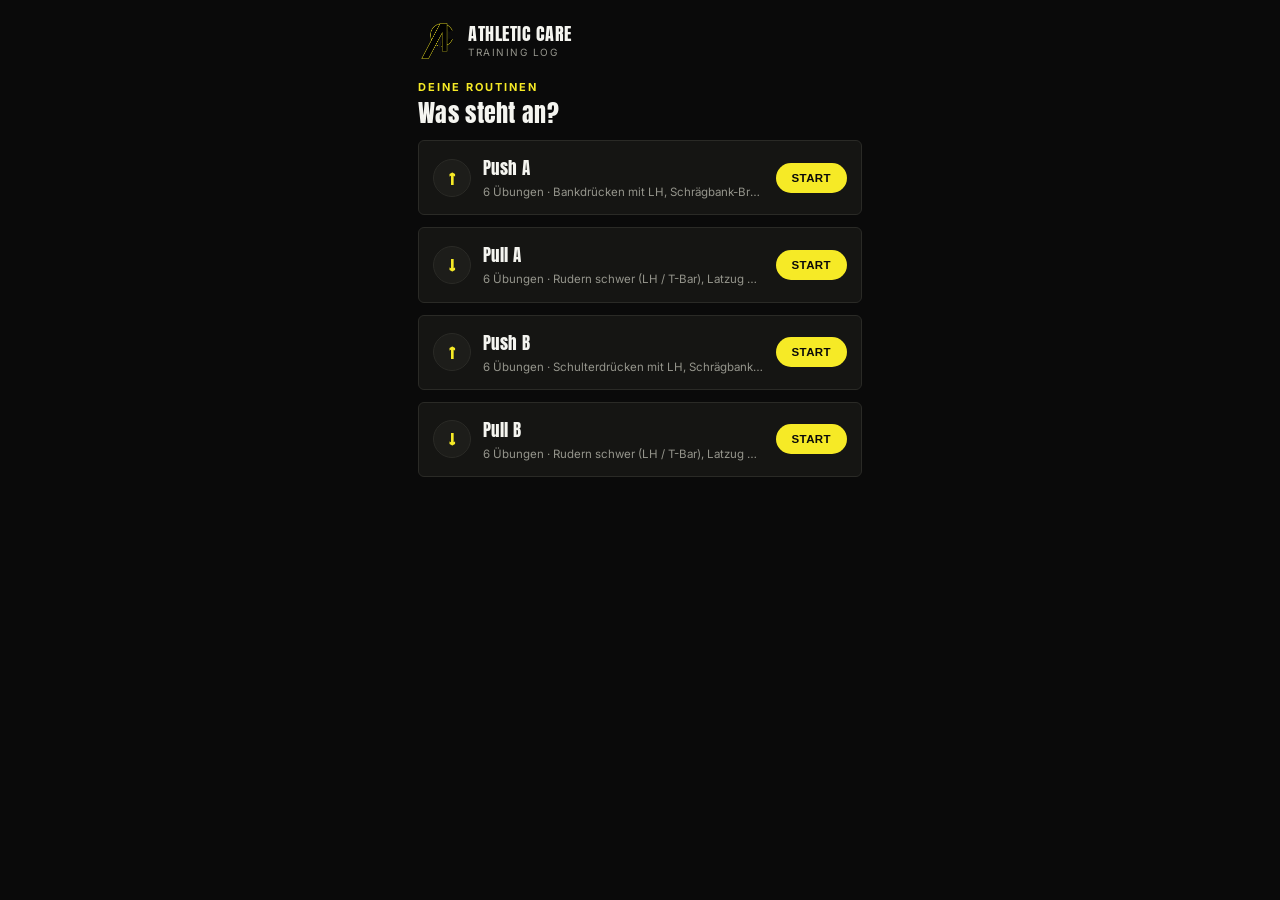
==== athletic-care-training.html @ 05473fb4 "Add files via upload" ====
<!DOCTYPE html>
<html lang="de">
<head>
<meta charset="UTF-8">
<meta name="viewport" content="width=device-width, initial-scale=1, maximum-scale=1, viewport-fit=cover">
<meta name="apple-mobile-web-app-capable" content="yes">
<meta name="apple-mobile-web-app-status-bar-style" content="black-translucent">
<meta name="apple-mobile-web-app-title" content="AC Training">
<meta name="theme-color" content="#0a0a0a">
<link rel="apple-touch-icon" href="[data-uri]">
<link rel="icon" href="[data-uri]">
<title>Athletic Care — Training</title>
<link rel="preconnect" href="https://fonts.googleapis.com">
<link href="https://fonts.googleapis.com/css2?family=Anton&family=Inter:wght@400;500;600;700;800&display=swap" rel="stylesheet">
<style>
  :root{
    --bg:#0a0a0a;
    --panel:#151513;
    --panel2:#1d1d1a;
    --yellow:#F6EA26;
    --yellow-dim:#c9c020;
    --text:#f5f5f0;
    --text-dim:#95958c;
    --border:#2a2a26;
    --danger:#e29b9b;
    --danger-dim:#8a5f5f;
  }
  *{box-sizing:border-box; -webkit-tap-highlight-color:transparent;}
  html,body{margin:0;padding:0;background:var(--bg);}
  body{font-family:'Inter',sans-serif; color:var(--text); min-height:100vh; display:flex; justify-content:center;}
  #app{width:100%; max-width:480px; min-height:100vh; background:var(--bg); padding-bottom:40px; position:relative;}
  .display{font-family:'Anton',sans-serif; font-weight:400; letter-spacing:0.3px;}
  h1,h2,h3{margin:0; font-weight:400;}

  .topbar{display:flex; align-items:center; gap:12px; padding:22px 18px 14px;}
  .topbar img{width:38px;height:38px;display:block;}
  .topbar .brand-text{display:flex; flex-direction:column; line-height:1.15;}
  .topbar .brand-text .b1{font-family:'Anton'; font-size:18px; letter-spacing:0.5px;}
  .topbar .brand-text .b2{font-size:10px; color:var(--text-dim); text-transform:uppercase; letter-spacing:1.5px; margin-top:2px;}
  .back-row{display:flex; align-items:center; justify-content:space-between; padding:18px 18px 4px;}
  .back-btn{background:none; border:1px solid var(--border); color:var(--text); padding:9px 14px; border-radius:3px; font-size:12px; font-weight:600; text-transform:uppercase; letter-spacing:0.5px; font-family:'Inter';}
  .back-btn:active{background:var(--panel2);}

  .hero{padding:6px 18px 14px;}
  .hero .eyebrow{font-size:11px; text-transform:uppercase; letter-spacing:2px; color:var(--yellow); font-weight:700;}
  .hero h1{font-size:24px; margin-top:6px; line-height:1.1;}

  .section-label{padding:4px 18px 10px; font-size:11px; text-transform:uppercase; letter-spacing:1.5px; color:var(--text-dim); font-weight:700;}

  .routine-list{padding:0 18px;}
  .routine-card{
    display:flex; align-items:center; gap:12px;
    background:var(--panel); border:1px solid var(--border); border-radius:6px;
    padding:14px 14px; margin-bottom:12px; cursor:pointer;
  }
  .routine-card:active{background:var(--panel2);}
  .routine-glyph{
    width:38px; height:38px; border-radius:50%; background:var(--panel2); border:1px solid var(--border);
    display:flex; align-items:center; justify-content:center; font-family:'Anton'; font-size:17px; color:var(--yellow);
    flex-shrink:0;
  }
  .routine-info{flex:1; min-width:0;}
  .routine-name{font-family:'Anton'; font-size:17px; letter-spacing:0.3px;}
  .routine-sub{font-size:11.5px; color:var(--text-dim); margin-top:3px; line-height:1.4; overflow:hidden; text-overflow:ellipsis; white-space:nowrap;}
  .start-btn{
    background:var(--yellow); color:#0a0a0a; border:none; border-radius:20px;
    padding:9px 16px; font-weight:800; font-size:11.5px; text-transform:uppercase;
    letter-spacing:0.4px; flex-shrink:0;
  }

  .reset-link{display:block; text-align:center; margin:26px auto 0; color:var(--text-dim); font-size:11px; background:none; border:none; text-decoration:underline; letter-spacing:0.3px;}

  .workout-header{display:flex; align-items:center; gap:12px; padding:16px 18px 6px;}
  .icon-x{
    background:var(--panel2); border:1px solid var(--border); color:var(--text);
    width:34px; height:34px; border-radius:50%; font-size:14px; flex-shrink:0;
    display:flex; align-items:center; justify-content:center;
  }
  .wh-mid{flex:1; min-width:0;}
  .wh-title{font-family:'Anton'; font-size:19px; letter-spacing:0.3px;}
  .wh-timer{font-size:12px; color:var(--yellow); font-weight:700; margin-top:2px; font-variant-numeric:tabular-nums; letter-spacing:0.3px;}
  .finish-btn{
    background:var(--yellow); color:#0a0a0a; border:none; border-radius:20px;
    padding:9px 16px; font-weight:800; font-size:12px; text-transform:uppercase;
    letter-spacing:0.4px; flex-shrink:0;
  }

  .warmup-note{
    margin:10px 18px 4px; padding:11px 14px; background:var(--panel2); border:1px solid var(--border);
    border-radius:4px; font-size:12.5px; color:var(--text-dim); display:flex; align-items:center; gap:8px;
  }

  .ex-card{background:var(--panel); border:1px solid var(--border); border-radius:5px; margin:12px 18px; padding:14px;}
  .ex-top{display:flex; justify-content:space-between; align-items:flex-start; gap:10px;}
  .ex-name{font-size:15px; font-weight:700;}
  .ex-meta{font-size:10.5px; color:var(--yellow-dim); margin-top:3px; letter-spacing:0.6px; text-transform:uppercase; font-weight:700;}
  .ex-icons{display:flex; gap:6px; flex-shrink:0;}
  .icon-btn{background:var(--panel2); border:1px solid var(--border); color:var(--text-dim); width:28px; height:28px; border-radius:3px; font-size:13px; display:flex; align-items:center; justify-content:center;}
  .icon-btn.danger{color:var(--danger);}
  .icon-btn.chart-btn{color:var(--yellow); border-color:var(--yellow-dim);}

  .set-table{display:grid; grid-template-columns:24px 1fr 52px 44px 32px; gap:6px 7px; margin-top:12px; align-items:center;}
  .set-table .thead{font-size:9px; text-transform:uppercase; color:var(--text-dim); font-weight:700; letter-spacing:0.4px; padding-bottom:2px;}
  .set-num{font-family:'Anton'; font-size:13px; color:var(--text-dim); text-align:center;}
  .set-row.done .set-num{color:var(--yellow);}
  .set-prev{font-size:11px; color:var(--text-dim);}
  .set-input{
    width:100%; background:var(--panel2); border:1px solid var(--border); color:var(--text);
    border-radius:3px; padding:7px 2px; font-size:13.5px; text-align:center; font-family:'Inter'; font-weight:600;
  }
  .set-input:focus{outline:none; border-color:var(--yellow);}
  .set-static{font-size:13.5px; font-weight:700; text-align:center; color:var(--yellow);}
  .set-check{
    width:28px; height:28px; border-radius:50%; border:1.5px solid var(--border); background:var(--panel2);
    display:flex; align-items:center; justify-content:center; color:transparent; font-size:13px; font-weight:800;
  }
  .set-check.done{background:var(--yellow); border-color:var(--yellow); color:#0a0a0a;}
  .add-set-row{
    display:block; margin-top:10px; background:none; border:none; color:var(--text-dim);
    font-size:11.5px; text-transform:uppercase; letter-spacing:0.5px; font-weight:700; padding:4px 0;
  }

  .add-ex-btn{display:block; width:calc(100% - 36px); margin:14px 18px 8px; background:none; border:1.5px dashed var(--border); color:var(--text-dim); padding:15px; border-radius:5px; font-size:12.5px; text-transform:uppercase; letter-spacing:0.6px; font-weight:700;}

  .inline-form{background:var(--panel); border:1px solid var(--border); border-radius:5px; margin:12px 18px; padding:16px;}
  .inline-form label{font-size:10px; text-transform:uppercase; color:var(--text-dim); letter-spacing:0.5px; display:block; margin-bottom:5px;}
  .inline-form input{width:100%; background:var(--panel2); border:1px solid var(--border); color:var(--text); border-radius:3px; padding:11px 10px; font-size:14.5px; margin-bottom:12px; font-family:'Inter';}
  .inline-form input:focus{outline:none; border-color:var(--yellow);}
  .form-row{display:flex; gap:10px;}
  .form-btn{flex:1; padding:11px; border-radius:3px; font-size:13px; font-weight:700; text-transform:uppercase; letter-spacing:0.4px; border:none;}
  .form-btn.primary{background:var(--yellow); color:#0a0a0a;}
  .form-btn.ghost{background:none; border:1px solid var(--border); color:var(--text-dim);}

  .empty-state{padding:40px 18px; text-align:center; color:var(--text-dim); font-size:13px; line-height:1.6;}

  .ex-detail-head{padding:4px 18px 2px;}
  .ex-detail-head .eyebrow{font-size:11px; color:var(--yellow); text-transform:uppercase; letter-spacing:2px; font-weight:700;}
  .ex-detail-head h2{font-family:'Anton'; font-size:24px; margin-top:6px;}
  .ex-detail-head .code{font-size:12px; color:var(--text-dim); margin-top:4px;}

  .chart-card{background:var(--panel); border:1px solid var(--border); border-radius:5px; margin:16px 18px; padding:16px 12px 12px;}
  .chart-hero{display:flex; align-items:flex-start; justify-content:space-between; padding:0 6px; margin-bottom:6px;}
  .chart-hero-left{display:flex; align-items:baseline; gap:8px;}
  .chart-hero-val{font-family:'Anton'; font-size:27px; color:var(--text); letter-spacing:0.3px;}
  .chart-hero-date{font-size:12.5px; color:var(--text-dim);}
  .pr-badge{
    background:var(--yellow); color:#0a0a0a; font-family:'Anton'; font-size:11px;
    width:34px; height:34px; border-radius:50%; display:flex; align-items:center; justify-content:center;
    border:2px solid var(--yellow-dim); flex-shrink:0;
  }
  .chart-delta{font-size:12px; color:var(--text-dim); margin-bottom:10px; padding:0 6px;}
  .chart-delta b{color:var(--yellow); font-weight:800;}
  .chart-svg{width:100%; height:auto; display:block;}

  .hist-list{margin:0 18px;}
  .hist-title{font-size:11px; text-transform:uppercase; letter-spacing:1px; color:var(--text-dim); margin:20px 0 10px; font-weight:700;}
  .hist-row{display:flex; justify-content:space-between; align-items:center; padding:11px 0; border-bottom:1px solid var(--border); font-size:13px; gap:10px;}
  .hist-row .sets-txt{font-weight:600;}
  .hist-row .d{color:var(--text-dim); font-size:11.5px; white-space:nowrap;}
  .hist-row .del{color:var(--danger-dim); font-size:12px; background:none; border:none; padding:6px; flex-shrink:0;}

  ::selection{background:var(--yellow); color:#0a0a0a;}

  .timer-bar{
    position:fixed; bottom:0; left:50%; transform:translateX(-50%);
    width:100%; max-width:480px; display:flex; gap:10px;
    background:#101010; border-top:1px solid var(--border);
    padding:10px 14px calc(10px + env(safe-area-inset-bottom));
    z-index:50;
  }
  .timer-block{
    flex:1; display:flex; align-items:center; justify-content:space-between;
    background:var(--panel2); border:1px solid var(--border); border-radius:5px;
    padding:8px 8px 8px 12px;
  }
  .timer-label{font-size:9px; text-transform:uppercase; color:var(--text-dim); letter-spacing:0.8px; font-weight:700;}
  .timer-value{font-family:'Anton'; font-size:19px; letter-spacing:0.5px; margin-top:1px; font-variant-numeric:tabular-nums;}
  .timer-btn{
    background:var(--yellow); color:#0a0a0a; border:none; border-radius:3px;
    padding:8px 12px; font-size:11px; font-weight:800; text-transform:uppercase;
    letter-spacing:0.4px; flex-shrink:0;
  }
  .timer-btn.running{background:var(--danger); color:#2a0a0a;}
  .timer-spacer{height:88px;}
</style>
</head>
<body>
<div id="app"></div>

<script>
const LOGO_SRC = "[data-uri]";
const STORAGE_KEY = "ac-training-data-v2";
const SEED_DATE = "2026-08-11";

function uid(){ return 'ex_' + Date.now().toString(36) + Math.random().toString(36).slice(2,7); }

// helper: build an exercise + its seeded "last time" session from the Excel plans
function mkEx(list, seedLogs, name, group, sets){
  const ex = { id: uid(), name, group };
  list.push(ex);
  seedLogs[ex.id] = [{ date: SEED_DATE, sets: sets.map(([w,r]) => ({weight:w, reps:r})) }];
  return ex;
}

function buildDefaultData(){
  const plans = { pushA: [], pushB: [], pullA: [], pullB: [] };
  const logs = {};

  // Push A — aus Push_A_Trainingsplan.xlsx
  mkEx(plans.pushA, logs, "Bankdrücken mit LH", "Brust", [[60,8],[60,7],[60,6]]);
  mkEx(plans.pushA, logs, "Schrägbank-Brustpresse", "Brust", [[40,12],[40,10],[40,9]]);
  mkEx(plans.pushA, logs, "Beinpresse", "Beine", [[120,12],[120,11],[120,10]]);
  mkEx(plans.pushA, logs, "Schulterdrücken mit KH", "Schultern", [[18,10],[18,9],[18,8]]);
  mkEx(plans.pushA, logs, "Seitenheben mit KH", "Schultern", [[10,15],[10,14],[10,12]]);
  mkEx(plans.pushA, logs, "Trizepsdrücken am Kabelzug", "Trizeps", [[25,13],[25,12],[25,11]]);

  // Push B — aus Push_B_Trainingsplan.xlsx
  mkEx(plans.pushB, logs, "Schulterdrücken mit LH", "Schultern", [[40,8],[40,7],[40,6]]);
  mkEx(plans.pushB, logs, "Schrägbankdrücken mit KH", "Brust", [[24,12],[24,10],[24,9]]);
  mkEx(plans.pushB, logs, "Hackenschmidt / Beinpresse", "Beine", [[100,14],[100,12],[100,11]]);
  mkEx(plans.pushB, logs, "Beinstrecker", "Beine", [[45,15],[45,13],[45,12]]);
  mkEx(plans.pushB, logs, "Seitenheben mit KH", "Schultern", [[10,18],[10,15],[10,13]]);
  mkEx(plans.pushB, logs, "Dips / Trizeps über Kopf", "Trizeps", [[25,12],[25,10],[25,8]]);

  // Pull B — aus Pull_B_Trainingsplan.xlsx (Pull A wird 1:1 gespiegelt, da keine eigene Datei vorlag)
  const pullExercises = [
    ["Rudern schwer (LH / T-Bar)", "Rücken", [[70,9],[70,8],[70,6]]],
    ["Latzug eng / neutral", "Rücken", [[55,12],[55,11],[55,10]]],
    ["Hip Thrust", "Beine", [[80,12],[80,10],[80,9]]],
    ["Beinbeuger", "Beine", [[40,15],[40,13],[40,12]]],
    ["Reverse Fly / Face Pull", "Schultern", [[20,18],[20,16],[20,15]]],
    ["Hammer-Curl mit KH", "Bizeps", [[14,13],[14,12],[14,10]]],
  ];
  pullExercises.forEach(([name, group, sets]) => mkEx(plans.pullB, logs, name, group, sets));
  pullExercises.forEach(([name, group, sets]) => mkEx(plans.pullA, logs, name, group, sets));

  return { plans, logs };
}

const DAY_META = {
  pushA: { label: "Push A", eyebrow: "Drücken", glyph: "↑" },
  pullA: { label: "Pull A", eyebrow: "Ziehen", glyph: "↓" },
  pushB: { label: "Push B", eyebrow: "Drücken", glyph: "↑" },
  pullB: { label: "Pull B", eyebrow: "Ziehen", glyph: "↓" },
};

let data = null;
let view = "home";        // home | day | exercise
let currentDay = null;
let currentExId = null;
let editingExId = null;   // "__new__" | exId | null
let extraRows = {};       // exId -> zusätzliche, manuell hinzugefügte Satz-Zeilen (nur für die aktuelle Session, nicht persistiert)

let trainingState = { running:false, startedAt:null, frozen:0 };
let restState = { running:false, startedAt:null, frozen:0 };

function getElapsedMs(state){
  return state.running ? (Date.now() - state.startedAt) : state.frozen;
}
function fmtTime(ms){
  const totalSec = Math.max(0, Math.floor(ms/1000));
  const h = Math.floor(totalSec/3600);
  const m = Math.floor((totalSec%3600)/60);
  const s = totalSec%60;
  const mm = String(m).padStart(2,"0");
  const ss = String(s).padStart(2,"0");
  return h > 0 ? `${h}:${mm}:${ss}` : `${mm}:${ss}`;
}
function startTimer(state){
  state.running = true;
  state.startedAt = Date.now();
  state.frozen = 0;
}
function stopTimer(state){
  if(state.running){
    state.frozen = Date.now() - state.startedAt;
    state.running = false;
    state.startedAt = null;
  }
}
function updateRestUI(){
  const valEl = document.getElementById("rest-timer-value");
  if(valEl) valEl.textContent = fmtTime(getElapsedMs(restState));
  const btnEl = document.querySelector('[data-action="toggle-rest-timer"]');
  if(btnEl){
    btnEl.textContent = restState.running ? "Stop" : "Start";
    btnEl.classList.toggle("running", restState.running);
  }
}
function tickTimers(){
  if(trainingState.running){
    const el = document.getElementById("training-timer-value");
    if(el) el.textContent = fmtTime(getElapsedMs(trainingState));
  }
  if(restState.running){
    const el = document.getElementById("rest-timer-value");
    if(el) el.textContent = fmtTime(getElapsedMs(restState));
  }
}
setInterval(tickTimers, 1000);

function renderTimerBarHtml(){
  return `<div class="timer-bar">
    <div class="timer-block">
      <div>
        <div class="timer-label">Pause</div>
        <div class="timer-value" id="rest-timer-value">${fmtTime(getElapsedMs(restState))}</div>
      </div>
      <button class="timer-btn ${restState.running ? "running" : ""}" data-action="toggle-rest-timer">${restState.running ? "Stop" : "Start"}</button>
    </div>
  </div>`;
}

function todayStr(){
  const d = new Date();
  return d.getFullYear() + "-" + String(d.getMonth()+1).padStart(2,"0") + "-" + String(d.getDate()).padStart(2,"0");
}
function fmtDate(iso){
  const [y,m,d] = iso.split("-");
  return d + "." + m + "." + y.slice(2);
}

// Läuft die Datei in der Claude-Vorschau, nutzen wir Claudes Speicher.
// Wird sie eigenständig geöffnet (z.B. vom Homescreen aus), gibt es kein window.storage —
// dann speichern wir stattdessen dauerhaft direkt auf dem Gerät (localStorage).
const useClaudeStorage = !!(window.storage && typeof window.storage.get === "function");

async function storageGet(key){
  if(useClaudeStorage) return await window.storage.get(key);
  const v = localStorage.getItem(key);
  if(v === null) throw new Error("not found");
  return { key, value: v };
}
async function storageSet(key, value){
  if(useClaudeStorage) return await window.storage.set(key, value);
  localStorage.setItem(key, value);
  return { key, value };
}

async function loadData(){
  try{
    const res = await storageGet(STORAGE_KEY);
    if(res && res.value){ data = JSON.parse(res.value); }
    else { throw new Error("empty"); }
  } catch(e){
    data = buildDefaultData();
    await saveData();
  }
  render();
}
async function saveData(){
  try{ await storageSet(STORAGE_KEY, JSON.stringify(data)); }
  catch(e){ console.error("Speichern fehlgeschlagen", e); }
}

function el(html){
  const t = document.createElement("template");
  t.innerHTML = html.trim();
  return t.content.firstChild;
}
function esc(s){
  return String(s).replace(/[&<>"']/g, c => ({"&":"&amp;","<":"&lt;",">":"&gt;",'"':"&quot;","'":"&#39;"}[c]));
}
function fmtW(w){
  return (Math.round(w*10)/10).toString().replace(/\.0$/, "");
}

function findExercise(id){
  for(const day of Object.keys(data.plans)){
    const found = data.plans[day].find(e=>e.id===id);
    if(found) return found;
  }
  return null;
}
function findExerciseDay(id){
  for(const day of Object.keys(data.plans)){
    if(data.plans[day].find(e=>e.id===id)) return day;
  }
  return null;
}
function getSessions(exId){
  return (data.logs[exId] || []).slice().sort((a,b)=> a.date.localeCompare(b.date));
}
function getLastSession(exId, excludeToday){
  const sessions = getSessions(exId);
  const filtered = excludeToday ? sessions.filter(s=>s.date !== todayStr()) : sessions;
  return filtered.length ? filtered[filtered.length-1] : null;
}
function getTodaySession(exId){
  return (data.logs[exId] || []).find(s => s.date === todayStr()) || null;
}

/* ---------- RENDER ---------- */

function render(){
  const app = document.getElementById("app");
  app.innerHTML = "";
  if(view === "home") app.appendChild(renderHome());
  else if(view === "day") app.appendChild(renderDay());
  else if(view === "exercise") app.appendChild(renderExercise());
  attachEvents();
}

function previewText(list){
  const names = list.map(e=>e.name);
  const shown = names.slice(0,3).join(", ");
  return `${list.length} Übungen · ${shown}${names.length > 3 ? "…" : ""}`;
}

function renderHome(){
  const wrap = el(`<div>
    <div class="topbar">
      <img src="${LOGO_SRC}" alt="Athletic Care Logo">
      <div class="brand-text">
        <div class="b1">ATHLETIC CARE</div>
        <div class="b2">Training Log</div>
      </div>
    </div>
    <div class="hero">
      <div class="eyebrow">Deine Routinen</div>
      <h1 class="display">Was steht an?</h1>
    </div>
    <div class="routine-list" id="routine-list"></div>
  </div>`);

  const listEl = wrap.querySelector("#routine-list");
  Object.keys(DAY_META).forEach(key=>{
    const meta = DAY_META[key];
    const list = data.plans[key];
    const card = el(`<div class="routine-card" data-day="${key}">
      <div class="routine-glyph">${meta.glyph}</div>
      <div class="routine-info">
        <div class="routine-name">${meta.label}</div>
        <div class="routine-sub">${list.length ? previewText(list) : "Noch keine Übungen"}</div>
      </div>
      <button class="start-btn" data-day="${key}">Start</button>
    </div>`);
    listEl.appendChild(card);
  });
  return wrap;
}

function renderDay(){
  const meta = DAY_META[currentDay];
  const list = data.plans[currentDay];
  const wrap = el(`<div>
    <div class="workout-header">
      <button class="icon-x" id="exit-workout" title="Zurück">✕</button>
      <div class="wh-mid">
        <div class="wh-title">${meta.glyph} ${meta.label}</div>
        <div class="wh-timer" id="training-timer-value">${fmtTime(getElapsedMs(trainingState))}</div>
      </div>
      <button class="finish-btn" id="finish-workout">Fertig</button>
    </div>
    <div class="warmup-note">🔥 Aufwärmen &amp; Dehnen nicht vergessen</div>
    <div id="ex-list"></div>
  </div>`);

  const listEl = wrap.querySelector("#ex-list");

  if(list.length === 0 && editingExId !== "__new__"){
    listEl.appendChild(el(`<div class="empty-state">Noch keine Übungen für ${meta.label}.<br>Füg deine erste Übung hinzu.</div>`));
  }

  list.forEach(ex=>{
    if(editingExId === ex.id){
      listEl.appendChild(renderEditForm(ex));
      return;
    }
    listEl.appendChild(renderExerciseCard(ex));
  });

  if(editingExId === "__new__"){
    listEl.appendChild(renderEditForm(null));
  } else {
    listEl.appendChild(el(`<button class="add-ex-btn" id="add-ex-btn">+ Übung hinzufügen</button>`));
  }

  wrap.appendChild(el(`<div class="timer-spacer"></div>`));
  wrap.appendChild(el(renderTimerBarHtml()));

  return wrap;
}

function renderExerciseCard(ex){
  const lastSession = getLastSession(ex.id, true);
  const todaySession = getTodaySession(ex.id);
  const checkedCount = todaySession ? todaySession.sets.length : 0;
  const rowCount = Math.max(3 + (extraRows[ex.id]||0), checkedCount);

  const rows = [];
  for(let i=0;i<rowCount;i++){
    const isChecked = i < checkedCount;
    const prevSet = (lastSession && lastSession.sets[i]) ? lastSession.sets[i] : null;
    const prevTxt = prevSet ? `${fmtW(prevSet.weight)}kg×${prevSet.reps}` : "–";

    let midHtml, checkHtml;
    if(isChecked){
      const s = todaySession.sets[i];
      midHtml = `<div class="set-static">${fmtW(s.weight)}</div><div class="set-static">${s.reps}</div>`;
      const isLastChecked = i === checkedCount - 1;
      checkHtml = isLastChecked
        ? `<button class="set-check done" data-action="uncheck-set" data-ex="${ex.id}" data-idx="${i}">✓</button>`
        : `<button class="set-check done" disabled>✓</button>`;
    } else {
      const wVal = prevSet ? fmtW(prevSet.weight) : "";
      const rVal = prevSet ? prevSet.reps : "";
      midHtml = `<input type="number" inputmode="decimal" step="0.5" min="0" class="set-input weight-input" data-ex="${ex.id}" data-idx="${i}" value="${wVal}">`
              + `<input type="number" inputmode="numeric" min="0" class="set-input reps-input" data-ex="${ex.id}" data-idx="${i}" value="${rVal}">`;
      const isNext = i === checkedCount;
      checkHtml = isNext
        ? `<button class="set-check" data-action="check-set" data-ex="${ex.id}" data-idx="${i}">✓</button>`
        : `<button class="set-check" disabled>✓</button>`;
    }

    rows.push(`<div class="set-row ${isChecked ? "done" : ""}" style="display:contents">
      <div class="set-num">${i+1}</div>
      <div class="set-prev">${prevTxt}</div>
      ${midHtml}
      ${checkHtml}
    </div>`);
  }

  return el(`<div class="ex-card" data-exid="${ex.id}">
    <div class="ex-top">
      <div>
        <div class="ex-name">${esc(ex.name)}</div>
        ${ex.group ? `<div class="ex-meta">${esc(ex.group)}</div>` : ``}
      </div>
      <div class="ex-icons">
        <button class="icon-btn chart-btn" data-action="chart" data-exid="${ex.id}" title="Fortschritt">📈</button>
        <button class="icon-btn" data-action="edit" data-exid="${ex.id}" title="Bearbeiten">✎</button>
        <button class="icon-btn danger" data-action="delete" data-exid="${ex.id}" title="Löschen">🗑</button>
      </div>
    </div>
    <div class="set-table">
      <div class="thead"></div><div class="thead">Letztes Mal</div><div class="thead">Kg</div><div class="thead">Wdh</div><div class="thead"></div>
      ${rows.join("")}
    </div>
    <button class="add-set-row" data-action="add-set-row" data-exid="${ex.id}">+ Satz hinzufügen</button>
  </div>`);
}

function renderEditForm(ex){
  const isNew = !ex;
  const nameVal = ex ? esc(ex.name) : "";
  const groupVal = ex ? esc(ex.group || "") : "";
  return el(`<div class="inline-form">
    <label>Name der Übung</label>
    <input type="text" id="form-name" value="${nameVal}" placeholder="z.B. Butterfly">
    <label>Muskelgruppe (optional)</label>
    <input type="text" id="form-group" value="${groupVal}" placeholder="z.B. Brust">
    <div class="form-row">
      <button class="form-btn ghost" data-action="cancel-form">Abbrechen</button>
      <button class="form-btn primary" data-action="save-form" data-exid="${isNew ? '__new__' : ex.id}">Speichern</button>
    </div>
  </div>`);
}

function renderExercise(){
  const ex = findExercise(currentExId);
  if(!ex){ view = "day"; return renderDay(); }
  const sessions = getSessions(ex.id);

  const wrap = el(`<div>
    <div class="back-row">
      <button class="back-btn" id="back-day">← ${DAY_META[currentDay].label}</button>
    </div>
    <div class="ex-detail-head">
      <div class="eyebrow">Fortschritt</div>
      <h2>${esc(ex.name)}</h2>
      ${ex.group ? `<div class="code">${esc(ex.group)}</div>` : ""}
    </div>
    <div class="chart-card" id="chart-card"></div>
    <div class="hist-list">
      <div class="hist-title">Verlauf</div>
      <div id="hist-rows"></div>
    </div>
  </div>`);

  wrap.querySelector("#chart-card").appendChild(renderChart(sessions));

  const histRows = wrap.querySelector("#hist-rows");
  if(sessions.length === 0){
    histRows.appendChild(el(`<div class="empty-state">Noch keine Einträge. Trag im Tagesplan deine erste Session ein.</div>`));
  } else {
    sessions.slice().reverse().forEach(s=>{
      const setsTxt = s.sets.map(x => fmtW(x.weight)+"kg×"+x.reps).join(" · ");
      histRows.appendChild(el(`<div class="hist-row">
        <div class="sets-txt">${setsTxt}</div>
        <span class="d">${fmtDate(s.date)}</span>
      </div>`));
    });
  }

  wrap.appendChild(el(`<div class="timer-spacer"></div>`));
  wrap.appendChild(el(renderTimerBarHtml()));

  return wrap;
}

function computeYScale(maxWeight){
  // Raster immer ein Vielfaches von 5kg (5, 10, 15 ... oder gröber bei hohen Gewichten),
  // damit z.B. 22.5kg sauber zwischen zwei Linien Platz hat und die Zahlen nicht zu dicht stehen.
  const safeMax = Math.max(maxWeight, 5);
  const padded = safeMax * 1.15;
  const candidates = [5,10,15,20,25,30,40,50,60,75,100,125,150,200,250,300,400,500,750,1000];
  let step = candidates[candidates.length-1];
  for(const c of candidates){
    if(Math.ceil(padded / c) <= 6){ step = c; break; }
  }
  const top = step * Math.ceil(padded / step);
  const lines = [];
  for(let v=0; v<=top; v+=step) lines.push(v);
  return { top, lines };
}

function renderChart(sessions){
  if(sessions.length === 0){
    return el(`<div class="empty-state" style="padding:24px 6px;">Noch keine Daten für einen Verlauf.<br>Sobald du Sessions einträgst, erscheint hier deine Kurve.</div>`);
  }

  // ein Punkt pro Einheit = höchstes an dem Tag bewegtes Gewicht, Wiederholungen sind irrelevant
  const points = sessions.map(s => ({
    date: s.date,
    weight: Math.max(...s.sets.map(x=>x.weight))
  }));

  const maxW = Math.max(...points.map(p=>p.weight));
  const { top: yTop, lines: yLines } = computeYScale(maxW);

  const W = 300, H = 178, padL = 36, padR = 10, padT = 16, padB = 22;
  const xStep = points.length > 1 ? (W - padL - padR) / (points.length - 1) : 0;
  const coords = points.map((p,i)=>{
    const x = padL + (points.length > 1 ? i*xStep : (W-padL-padR)/2);
    const y = padT + (H-padT-padB) * (1 - p.weight/yTop);
    return {x, y, ...p};
  });

  const pathD = coords.map((c,i)=> (i===0 ? "M":"L") + c.x.toFixed(1) + "," + c.y.toFixed(1)).join(" ");
  const areaD = pathD + ` L${coords[coords.length-1].x.toFixed(1)},${H-padB} L${coords[0].x.toFixed(1)},${H-padB} Z`;

  const dots = coords.map((c,i)=> {
    const isLast = i === coords.length-1;
    return `<circle cx="${c.x.toFixed(1)}" cy="${c.y.toFixed(1)}" r="${isLast?4.2:2.5}" fill="#F6EA26" opacity="${isLast?1:0.75}"/>`;
  }).join("");

  // Gewicht links, in 5kg-Vielfachen gerastert (0kg an der Basis, wie im Referenzbild)
  const gridHtml = yLines.map(v=>{
    const y = padT + (H-padT-padB) * (1 - v/yTop);
    return `<line x1="${padL}" y1="${y.toFixed(1)}" x2="${W-padR}" y2="${y.toFixed(1)}" stroke="#242420" stroke-width="1"/>`
      + `<text x="${padL-6}" y="${(y+3).toFixed(1)}" font-size="8" fill="#95958c" text-anchor="end" font-family="Inter">${v}kg</text>`;
  }).join("");

  // Tag unten
  const n = coords.length;
  let labelIdxs = [0];
  if(n > 4){ labelIdxs.push(Math.round((n-1)/3), Math.round((n-1)*2/3)); }
  else if(n > 2){ labelIdxs.push(Math.round((n-1)/2)); }
  if(n > 1) labelIdxs.push(n-1);
  labelIdxs = [...new Set(labelIdxs)];
  const xLabels = labelIdxs.map(i => {
    const c = coords[i];
    return `<text x="${c.x.toFixed(1)}" y="${H-6}" font-size="8" fill="#95958c" text-anchor="middle" font-family="Inter">${fmtDate(c.date)}</text>`;
  }).join("");

  const svg = `<svg class="chart-svg" viewBox="0 0 ${W} ${H}" xmlns="http://www.w3.org/2000/svg">
    <defs>
      <linearGradient id="fadeGrad" x1="0" y1="0" x2="0" y2="1">
        <stop offset="0%" stop-color="#F6EA26" stop-opacity="0.25"/>
        <stop offset="100%" stop-color="#F6EA26" stop-opacity="0"/>
      </linearGradient>
    </defs>
    ${gridHtml}
    <path d="${areaD}" fill="url(#fadeGrad)"/>
    <path d="${pathD}" fill="none" stroke="#F6EA26" stroke-width="2.25" stroke-linecap="round" stroke-linejoin="round"/>
    ${dots}
    ${xLabels}
  </svg>`;

  const first = points[0];
  const last = points[points.length-1];
  const priorMax = points.length > 1 ? Math.max(...points.slice(0,-1).map(p=>p.weight)) : -Infinity;
  const isPR = points.length > 1 && last.weight > priorMax;

  const heroHtml = `<div class="chart-hero">
    <div class="chart-hero-left">
      <span class="chart-hero-val">${fmtW(last.weight)}kg</span>
      <span class="chart-hero-date">${fmtDate(last.date)}</span>
    </div>
    ${isPR ? `<div class="pr-badge">PR</div>` : ``}
  </div>`;

  let deltaHtml = "";
  if(points.length > 1){
    const delta = last.weight - first.weight;
    const sign = delta > 0 ? "+" : "";
    deltaHtml = `<div class="chart-delta">${sign}${fmtW(delta)}kg seit dem ersten Eintrag (${fmtDate(first.date)})</div>`;
  }

  return el(`<div>${heroHtml}${deltaHtml}${svg}</div>`);
}

/* ---------- EVENTS ---------- */

function attachEvents(){
  const app = document.getElementById("app");

  app.querySelectorAll(".routine-card").forEach(card => card.addEventListener("click", ()=>{
    currentDay = card.dataset.day;
    view = "day";
    editingExId = null;
    extraRows = {};
    startTimer(trainingState);
    restState = { running:false, startedAt:null, frozen:0 };
    render();
  }));

  const exitBtn = app.querySelector("#exit-workout");
  if(exitBtn) exitBtn.addEventListener("click", ()=>{
    stopTimer(trainingState); stopTimer(restState);
    view = "home"; editingExId = null; render();
  });
  const finishBtn = app.querySelector("#finish-workout");
  if(finishBtn) finishBtn.addEventListener("click", ()=>{
    stopTimer(trainingState); stopTimer(restState);
    view = "home"; editingExId = null; render();
  });

  const backDay = app.querySelector("#back-day");
  if(backDay) backDay.addEventListener("click", ()=>{ view = "day"; render(); });

  const addExBtn = app.querySelector("#add-ex-btn");
  if(addExBtn) addExBtn.addEventListener("click", ()=>{ editingExId = "__new__"; render(); });

  app.querySelectorAll('[data-action="edit"]').forEach(b=>{
    b.addEventListener("click", ()=>{ editingExId = b.dataset.exid; render(); });
  });
  app.querySelectorAll('[data-action="cancel-form"]').forEach(b=>{
    b.addEventListener("click", ()=>{ editingExId = null; render(); });
  });
  app.querySelectorAll('[data-action="save-form"]').forEach(b=>{
    b.addEventListener("click", async ()=>{
      const name = app.querySelector("#form-name").value.trim();
      const group = app.querySelector("#form-group").value.trim();
      if(!name) return;
      if(b.dataset.exid === "__new__"){
        data.plans[currentDay].push({id: uid(), name, group});
      } else {
        const ex = findExercise(b.dataset.exid);
        if(ex){ ex.name = name; ex.group = group; }
      }
      editingExId = null;
      await saveData();
      render();
    });
  });

  app.querySelectorAll('[data-action="delete"]').forEach(b=>{
    b.addEventListener("click", async ()=>{
      if(!confirm("Diese Übung wirklich löschen? Der bisherige Verlauf bleibt gespeichert, wird aber nirgends mehr angezeigt.")) return;
      const day = findExerciseDay(b.dataset.exid);
      if(day){
        data.plans[day] = data.plans[day].filter(e => e.id !== b.dataset.exid);
        await saveData();
        render();
      }
    });
  });

  app.querySelectorAll('[data-action="chart"]').forEach(b=>{
    b.addEventListener("click", ()=>{ currentExId = b.dataset.exid; view = "exercise"; render(); });
  });

  app.querySelectorAll('[data-action="check-set"]').forEach(b=>{
    b.addEventListener("click", async ()=>{
      const exid = b.dataset.ex;
      const idx = parseInt(b.dataset.idx, 10);
      const wInput = app.querySelector(`.weight-input[data-ex="${exid}"][data-idx="${idx}"]`);
      const rInput = app.querySelector(`.reps-input[data-ex="${exid}"][data-idx="${idx}"]`);
      const w = parseFloat(wInput.value);
      const r = parseInt(rInput.value, 10);
      if(!(w > 0) || !(r > 0)){
        wInput.style.borderColor = w > 0 ? "var(--border)" : "var(--danger)";
        rInput.style.borderColor = r > 0 ? "var(--border)" : "var(--danger)";
        return;
      }
      if(!data.logs[exid]) data.logs[exid] = [];
      const today = todayStr();
      let entry = data.logs[exid].find(s => s.date === today);
      if(!entry){ entry = {date: today, sets: []}; data.logs[exid].push(entry); }
      entry.sets.push({weight:w, reps:r});
      await saveData();
      startTimer(restState);
      render();
    });
  });

  app.querySelectorAll('[data-action="uncheck-set"]').forEach(b=>{
    b.addEventListener("click", async ()=>{
      const exid = b.dataset.ex;
      const today = todayStr();
      const entry = (data.logs[exid]||[]).find(s => s.date === today);
      if(entry){
        entry.sets.pop();
        if(entry.sets.length === 0){
          data.logs[exid] = data.logs[exid].filter(s => s.date !== today);
        }
        await saveData();
        render();
      }
    });
  });

  app.querySelectorAll('[data-action="add-set-row"]').forEach(b=>{
    b.addEventListener("click", ()=>{
      extraRows[b.dataset.exid] = (extraRows[b.dataset.exid]||0) + 1;
      render();
    });
  });

  const restBtn = app.querySelector('[data-action="toggle-rest-timer"]');
  if(restBtn) restBtn.addEventListener("click", ()=>{
    restState.running ? stopTimer(restState) : startTimer(restState);
    updateRestUI();
  });
}

loadData();
</script>
</body>
</html>
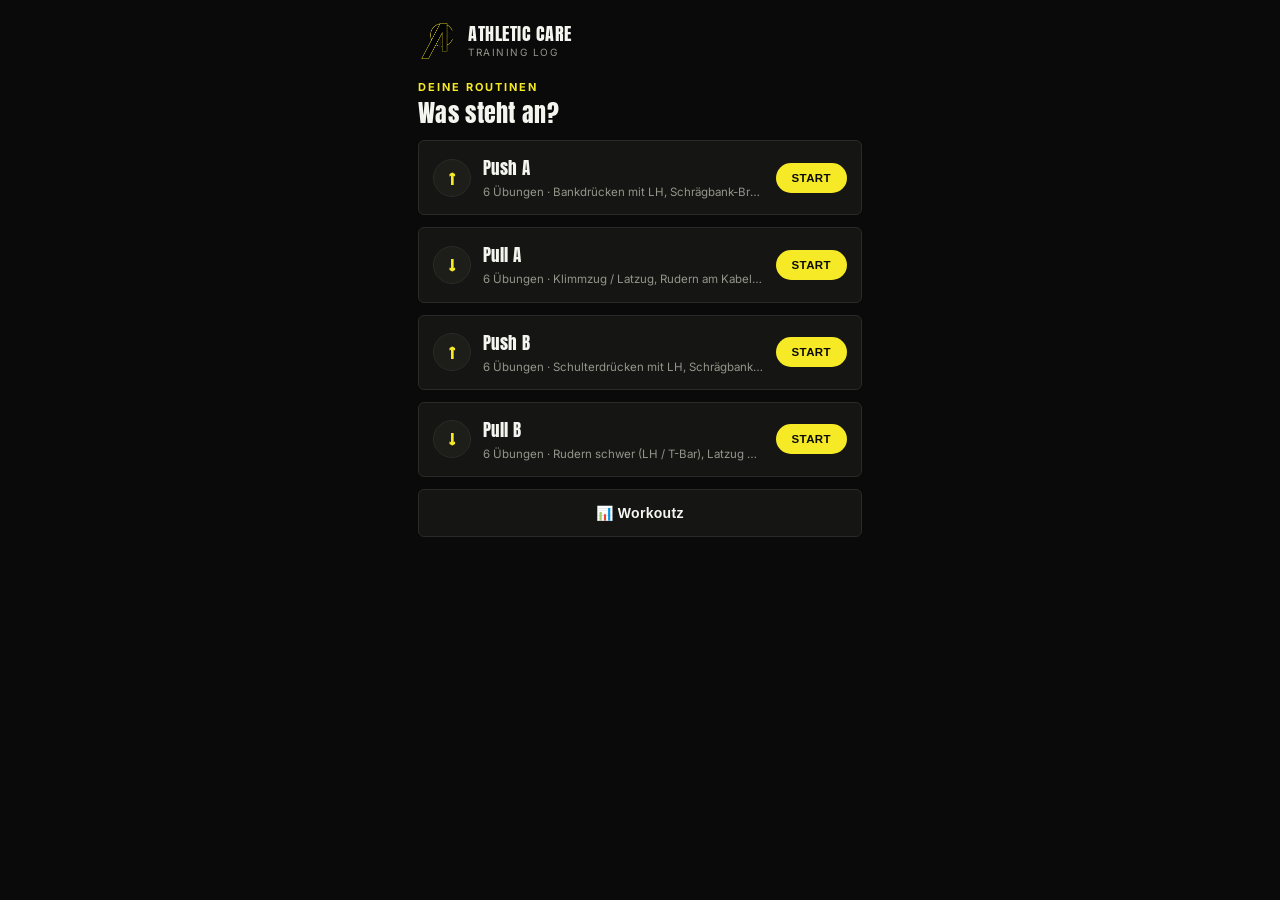
==== commit 679cd0aa: "Add files via upload" ====
--- a/athletic-care-training.html
+++ b/athletic-care-training.html
@@ -182,6 +182,79 @@
   }
   .timer-btn.running{background:var(--danger); color:#2a0a0a;}
   .timer-spacer{height:88px;}
+
+  .workoutz-btn{
+    display:block; width:calc(100% - 36px); margin:4px 18px 24px;
+    background:var(--panel); border:1px solid var(--border); color:var(--text);
+    padding:15px; border-radius:6px; font-size:14px; font-weight:700;
+    letter-spacing:0.3px;
+  }
+  .workoutz-btn:active{background:var(--panel2);}
+
+  /* ---- Workoutz Tabellen-Ansicht ---- */
+  .sheet-scroll{
+    overflow:auto; -webkit-overflow-scrolling:touch;
+    max-height:calc(100vh - 200px);
+    margin:14px 12px 100px;
+    border:1px solid var(--border); border-radius:6px;
+  }
+  table.sheet-table{border-collapse:separate; border-spacing:0; font-size:11.5px; white-space:nowrap;}
+  table.sheet-table th, table.sheet-table td{
+    border-right:1px solid var(--border); border-bottom:1px solid var(--border);
+    padding:6px 7px; background:var(--bg);
+  }
+  table.sheet-table thead th{
+    position:sticky; top:0; z-index:2; background:#141410; color:var(--text-dim);
+    font-size:9.5px; text-transform:uppercase; letter-spacing:0.4px; font-weight:700;
+  }
+  table.sheet-table .lbl-col{
+    position:sticky; left:0; z-index:1; background:var(--panel);
+  }
+  table.sheet-table .lbl-col2{
+    position:sticky; left:96px; z-index:1; background:var(--panel);
+  }
+  table.sheet-table .lbl-col3{
+    position:sticky; left:172px; z-index:1; background:var(--panel);
+  }
+  table.sheet-table thead th.lbl-col, table.sheet-table thead th.lbl-col2, table.sheet-table thead th.lbl-col3{
+    z-index:3; background:#141410;
+  }
+  .sheet-name-input{
+    width:88px; background:none; border:none; color:var(--text); font-weight:700; font-size:11.5px;
+    padding:2px; white-space:normal;
+  }
+  .sheet-name-input:focus{outline:1px solid var(--yellow); border-radius:2px;}
+  .sheet-group-input{
+    width:70px; background:none; border:none; color:var(--yellow-dim); font-size:10.5px; font-weight:700;
+    text-transform:uppercase; padding:2px;
+  }
+  .sheet-group-input:focus{outline:1px solid var(--yellow); border-radius:2px;}
+  .sheet-rowtype{color:var(--text-dim); font-size:10px; text-transform:uppercase; font-weight:700;}
+  .sheet-del-btn{
+    background:var(--panel2); border:1px solid var(--danger-dim); color:var(--danger);
+    border-radius:3px; width:22px; height:22px; font-size:11px; flex-shrink:0;
+    display:inline-flex; align-items:center; justify-content:center; margin-left:4px;
+  }
+  .sheet-cell-input{
+    width:38px; background:none; border:none; color:var(--text); font-size:11.5px;
+    text-align:center; padding:2px; font-weight:600;
+  }
+  .sheet-cell-input:focus{outline:1px solid var(--yellow); border-radius:2px; background:var(--panel2);}
+  .sheet-cell-empty{color:var(--border); text-align:center; display:inline-block; width:38px;}
+  .sheet-datehead{text-align:center;}
+  .sheet-empty{padding:40px 18px; text-align:center; color:var(--text-dim); font-size:13px; line-height:1.6; white-space:normal;}
+
+  .sheet-tabs{
+    position:fixed; bottom:0; left:50%; transform:translateX(-50%);
+    width:100%; max-width:480px; display:flex;
+    background:#101010; border-top:1px solid var(--border); z-index:50;
+    padding-bottom:env(safe-area-inset-bottom);
+  }
+  .sheet-tab{
+    flex:1; text-align:center; padding:13px 4px; background:none; border:none;
+    color:var(--text-dim); font-size:12px; font-weight:700; border-top:2px solid transparent;
+  }
+  .sheet-tab.active{color:var(--yellow); border-top-color:var(--yellow); background:var(--panel);}
 </style>
 </head>
 <body>
@@ -198,7 +271,8 @@
 function mkEx(list, seedLogs, name, group, sets){
   const ex = { id: uid(), name, group };
   list.push(ex);
-  seedLogs[ex.id] = [{ date: SEED_DATE, sets: sets.map(([w,r]) => ({weight:w, reps:r})) }];
+  const baseAt = new Date(SEED_DATE + "T12:00:00").getTime();
+  seedLogs[ex.id] = [{ date: SEED_DATE, sets: sets.map(([w,r], i) => ({weight:w, reps:r, at: baseAt + i})) }];
   return ex;
 }
 
@@ -222,17 +296,21 @@
   mkEx(plans.pushB, logs, "Seitenheben mit KH", "Schultern", [[10,18],[10,15],[10,13]]);
   mkEx(plans.pushB, logs, "Dips / Trizeps über Kopf", "Trizeps", [[25,12],[25,10],[25,8]]);
 
-  // Pull B — aus Pull_B_Trainingsplan.xlsx (Pull A wird 1:1 gespiegelt, da keine eigene Datei vorlag)
-  const pullExercises = [
-    ["Rudern schwer (LH / T-Bar)", "Rücken", [[70,9],[70,8],[70,6]]],
-    ["Latzug eng / neutral", "Rücken", [[55,12],[55,11],[55,10]]],
-    ["Hip Thrust", "Beine", [[80,12],[80,10],[80,9]]],
-    ["Beinbeuger", "Beine", [[40,15],[40,13],[40,12]]],
-    ["Reverse Fly / Face Pull", "Schultern", [[20,18],[20,16],[20,15]]],
-    ["Hammer-Curl mit KH", "Bizeps", [[14,13],[14,12],[14,10]]],
-  ];
-  pullExercises.forEach(([name, group, sets]) => mkEx(plans.pullB, logs, name, group, sets));
-  pullExercises.forEach(([name, group, sets]) => mkEx(plans.pullA, logs, name, group, sets));
+  // Pull A — aus Pull_A_Trainingsplan.xlsx
+  mkEx(plans.pullA, logs, "Klimmzug / Latzug", "Rücken", [[55,12],[55,10],[55,9]]);
+  mkEx(plans.pullA, logs, "Rudern am Kabelzug", "Rücken", [[50,12],[50,10],[50,10]]);
+  mkEx(plans.pullA, logs, "Rumänisches Kreuzheben", "Beine", [[70,10],[70,9],[70,8]]);
+  mkEx(plans.pullA, logs, "Face Pulls / Reverse Fly", "Schultern", [[20,18],[20,16],[20,15]]);
+  mkEx(plans.pullA, logs, "Bizeps-Curl mit KH", "Bizeps", [[14,12],[14,11],[14,10]]);
+  mkEx(plans.pullA, logs, "Beinbeuger", "Beine", [[40,13],[40,12],[40,11]]);
+
+  // Pull B — aus Pull_B_Trainingsplan.xlsx
+  mkEx(plans.pullB, logs, "Rudern schwer (LH / T-Bar)", "Rücken", [[70,9],[70,8],[70,6]]);
+  mkEx(plans.pullB, logs, "Latzug eng / neutral", "Rücken", [[55,12],[55,11],[55,10]]);
+  mkEx(plans.pullB, logs, "Hip Thrust", "Beine", [[80,12],[80,10],[80,9]]);
+  mkEx(plans.pullB, logs, "Beinbeuger", "Beine", [[40,15],[40,13],[40,12]]);
+  mkEx(plans.pullB, logs, "Reverse Fly / Face Pull", "Schultern", [[20,18],[20,16],[20,15]]);
+  mkEx(plans.pullB, logs, "Hammer-Curl mit KH", "Bizeps", [[14,13],[14,12],[14,10]]);
 
   return { plans, logs };
 }
@@ -245,11 +323,13 @@
 };
 
 let data = null;
-let view = "home";        // home | day | exercise
+let view = "home";        // home | day | exercise | sheets
 let currentDay = null;
 let currentExId = null;
+let currentSheetDay = "pushA";
 let editingExId = null;   // "__new__" | exId | null
 let extraRows = {};       // exId -> zusätzliche, manuell hinzugefügte Satz-Zeilen (nur für die aktuelle Session, nicht persistiert)
+let workoutStartedAt = null; // Zeitpunkt des letzten "Start" — trennt die aktuelle Einheit von alten Häkchen
 
 let trainingState = { running:false, startedAt:null, frozen:0 };
 let restState = { running:false, startedAt:null, frozen:0 };
@@ -381,13 +461,32 @@
 function getSessions(exId){
   return (data.logs[exId] || []).slice().sort((a,b)=> a.date.localeCompare(b.date));
 }
-function getLastSession(exId, excludeToday){
-  const sessions = getSessions(exId);
-  const filtered = excludeToday ? sessions.filter(s=>s.date !== todayStr()) : sessions;
-  return filtered.length ? filtered[filtered.length-1] : null;
-}
-function getTodaySession(exId){
-  return (data.logs[exId] || []).find(s => s.date === todayStr()) || null;
+
+// Alle jemals geloggten Sätze einer Übung, chronologisch flach sortiert (unabhängig vom Kalendertag).
+function allSetsFlat(exId){
+  const out = [];
+  (data.logs[exId] || []).forEach(entry=>{
+    entry.sets.forEach(s=>{
+      out.push({ date: entry.date, weight: s.weight, reps: s.reps, at: s.at || 0 });
+    });
+  });
+  out.sort((a,b)=> a.at - b.at);
+  return out;
+}
+// Sätze, die seit Beginn der AKTUELLEN Trainingseinheit (seit "Start") abgehakt wurden.
+function getSessionCheckedSets(exId){
+  if(workoutStartedAt === null) return [];
+  return allSetsFlat(exId).filter(s => s.at >= workoutStartedAt);
+}
+// Die letzte abgeschlossene Einheit VOR dem aktuellen Start — als "Letztes Mal"-Referenz,
+// egal ob das gestern war oder heute schon einmal (z.B. bei einem erneuten Start am selben Tag).
+function getPriorReferenceSession(exId){
+  const cutoff = workoutStartedAt === null ? Infinity : workoutStartedAt;
+  const prior = allSetsFlat(exId).filter(s => s.at < cutoff);
+  if(prior.length === 0) return null;
+  const lastDate = prior[prior.length-1].date;
+  const sets = prior.filter(s => s.date === lastDate).map(s => ({weight:s.weight, reps:s.reps}));
+  return { date: lastDate, sets };
 }
 
 /* ---------- RENDER ---------- */
@@ -398,6 +497,7 @@
   if(view === "home") app.appendChild(renderHome());
   else if(view === "day") app.appendChild(renderDay());
   else if(view === "exercise") app.appendChild(renderExercise());
+  else if(view === "sheets") app.appendChild(renderSheets());
   attachEvents();
 }
 
@@ -421,12 +521,13 @@
       <h1 class="display">Was steht an?</h1>
     </div>
     <div class="routine-list" id="routine-list"></div>
+    <button class="workoutz-btn" id="open-sheets">📊 Workoutz</button>
   </div>`);
 
   const listEl = wrap.querySelector("#routine-list");
   Object.keys(DAY_META).forEach(key=>{
     const meta = DAY_META[key];
-    const list = data.plans[key];
+    const list = data.plans[key].filter(ex => !ex.removed);
     const card = el(`<div class="routine-card" data-day="${key}">
       <div class="routine-glyph">${meta.glyph}</div>
       <div class="routine-info">
@@ -442,7 +543,7 @@
 
 function renderDay(){
   const meta = DAY_META[currentDay];
-  const list = data.plans[currentDay];
+  const list = data.plans[currentDay].filter(ex => !ex.removed);
   const wrap = el(`<div>
     <div class="workout-header">
       <button class="icon-x" id="exit-workout" title="Zurück">✕</button>
@@ -483,20 +584,20 @@
 }
 
 function renderExerciseCard(ex){
-  const lastSession = getLastSession(ex.id, true);
-  const todaySession = getTodaySession(ex.id);
-  const checkedCount = todaySession ? todaySession.sets.length : 0;
+  const priorSession = getPriorReferenceSession(ex.id);
+  const sessionSets = getSessionCheckedSets(ex.id);
+  const checkedCount = sessionSets.length;
   const rowCount = Math.max(3 + (extraRows[ex.id]||0), checkedCount);
 
   const rows = [];
   for(let i=0;i<rowCount;i++){
     const isChecked = i < checkedCount;
-    const prevSet = (lastSession && lastSession.sets[i]) ? lastSession.sets[i] : null;
+    const prevSet = (priorSession && priorSession.sets[i]) ? priorSession.sets[i] : null;
     const prevTxt = prevSet ? `${fmtW(prevSet.weight)}kg×${prevSet.reps}` : "–";
 
     let midHtml, checkHtml;
     if(isChecked){
-      const s = todaySession.sets[i];
+      const s = sessionSets[i];
       midHtml = `<div class="set-static">${fmtW(s.weight)}</div><div class="set-static">${s.reps}</div>`;
       const isLastChecked = i === checkedCount - 1;
       checkHtml = isLastChecked
@@ -557,6 +658,117 @@
   </div>`);
 }
 
+const ROMAN = ["I","II","III","IV","V","VI","VII","VIII","IX","X"];
+function romanOrNum(i){ return ROMAN[i] || String(i+1); }
+
+// Sammelt für einen Tag ALLE jemals genutzten Übungen (auch entfernte) und alle Datums-Spalten.
+function buildSheetData(day){
+  const exercises = data.plans[day];
+  const dateSet = new Set();
+  exercises.forEach(ex => (data.logs[ex.id] || []).forEach(entry => dateSet.add(entry.date)));
+  const dates = [...dateSet].sort();
+  const maxSetsByDate = {};
+  dates.forEach(d=>{
+    let max = 1;
+    exercises.forEach(ex=>{
+      const entry = (data.logs[ex.id] || []).find(e => e.date === d);
+      if(entry && entry.sets.length > max) max = entry.sets.length;
+    });
+    maxSetsByDate[d] = max;
+  });
+  return { exercises, dates, maxSetsByDate };
+}
+
+function buildRowCells(ex, dates, maxSetsByDate, field){
+  if(dates.length === 0) return `<td>–</td>`;
+  let html = "";
+  dates.forEach(d=>{
+    const n = maxSetsByDate[d];
+    const entry = (data.logs[ex.id] || []).find(e => e.date === d);
+    for(let i=0;i<n;i++){
+      const s = entry && entry.sets[i];
+      if(s){
+        const val = field === "weight" ? fmtW(s.weight) : s.reps;
+        html += `<td><input type="number" inputmode="decimal" class="sheet-cell-input" data-exid="${ex.id}" data-date="${d}" data-slot="${i}" data-field="${field}" value="${val}"></td>`;
+      } else {
+        html += `<td><span class="sheet-cell-empty">–</span></td>`;
+      }
+    }
+  });
+  return html;
+}
+
+function buildSheetTableHtml(exercises, dates, maxSetsByDate){
+  let headDates = `<th class="lbl-col">Übung</th><th class="lbl-col2">Gruppe</th><th class="lbl-col3"></th>`;
+  let headSets = `<th class="lbl-col"></th><th class="lbl-col2"></th><th class="lbl-col3"></th>`;
+  if(dates.length === 0){
+    headDates += `<th>—</th>`;
+    headSets += `<th>—</th>`;
+  } else {
+    dates.forEach(d=>{
+      const n = maxSetsByDate[d];
+      headDates += `<th class="sheet-datehead" colspan="${n}">${fmtDate(d)}</th>`;
+      for(let i=0;i<n;i++) headSets += `<th class="sheet-datehead">${romanOrNum(i)}</th>`;
+    });
+  }
+
+  let bodyHtml = "";
+  exercises.forEach(ex=>{
+    const removedTag = ex.removed ? ` <span style="color:var(--text-dim); font-size:9px; font-weight:400;">(entfernt)</span>` : "";
+    bodyHtml += `<tr>
+      <td class="lbl-col" rowspan="2">
+        <input class="sheet-name-input" data-exname="${ex.id}" value="${esc(ex.name)}">${removedTag}
+      </td>
+      <td class="lbl-col2" rowspan="2">
+        <input class="sheet-group-input" data-exgroup="${ex.id}" value="${esc(ex.group||'')}" placeholder="–">
+      </td>
+      <td class="lbl-col3"><span class="sheet-rowtype">Kg</span></td>
+      ${buildRowCells(ex, dates, maxSetsByDate, "weight")}
+    </tr>
+    <tr>
+      <td class="lbl-col3">
+        <span class="sheet-rowtype">Wdh</span>
+        <button class="sheet-del-btn" data-action="sheet-delete-ex" data-exid="${ex.id}" title="Übung endgültig löschen">🗑</button>
+      </td>
+      ${buildRowCells(ex, dates, maxSetsByDate, "reps")}
+    </tr>`;
+  });
+
+  return `<div class="sheet-scroll"><table class="sheet-table">
+    <thead><tr>${headDates}</tr><tr>${headSets}</tr></thead>
+    <tbody>${bodyHtml}</tbody>
+  </table></div>`;
+}
+
+function renderSheets(){
+  const wrap = el(`<div>
+    <div class="back-row">
+      <button class="back-btn" id="back-home-sheets">← Zurück</button>
+    </div>
+    <div class="day-title">
+      <div class="eyebrow">Workoutz</div>
+      <h2>${DAY_META[currentSheetDay].label}</h2>
+    </div>
+    <div id="sheet-container"></div>
+    <div class="sheet-tabs" id="sheet-tabs"></div>
+  </div>`);
+
+  const { exercises, dates, maxSetsByDate } = buildSheetData(currentSheetDay);
+  const container = wrap.querySelector("#sheet-container");
+  if(exercises.length === 0){
+    container.appendChild(el(`<div class="sheet-empty">Noch keine Übungen für ${DAY_META[currentSheetDay].label}. Füg im Workout eine Übung hinzu, dann erscheint hier automatisch eine Zeile.</div>`));
+  } else {
+    container.appendChild(el(buildSheetTableHtml(exercises, dates, maxSetsByDate)));
+  }
+
+  const tabsEl = wrap.querySelector("#sheet-tabs");
+  Object.keys(DAY_META).forEach(key=>{
+    tabsEl.appendChild(el(`<button class="sheet-tab ${key===currentSheetDay?'active':''}" data-sheetday="${key}">${DAY_META[key].label}</button>`));
+  });
+
+  return wrap;
+}
+
 function renderExercise(){
   const ex = findExercise(currentExId);
   if(!ex){ view = "day"; return renderDay(); }
@@ -711,19 +923,32 @@
     view = "day";
     editingExId = null;
     extraRows = {};
+    workoutStartedAt = Date.now();
     startTimer(trainingState);
     restState = { running:false, startedAt:null, frozen:0 };
     render();
   }));
 
+  const openSheets = app.querySelector("#open-sheets");
+  if(openSheets) openSheets.addEventListener("click", ()=>{ view = "sheets"; render(); });
+
+  const backHomeSheets = app.querySelector("#back-home-sheets");
+  if(backHomeSheets) backHomeSheets.addEventListener("click", ()=>{ view = "home"; render(); });
+
+  app.querySelectorAll(".sheet-tab").forEach(t=>{
+    t.addEventListener("click", ()=>{ currentSheetDay = t.dataset.sheetday; render(); });
+  });
+
   const exitBtn = app.querySelector("#exit-workout");
   if(exitBtn) exitBtn.addEventListener("click", ()=>{
     stopTimer(trainingState); stopTimer(restState);
+    workoutStartedAt = null;
     view = "home"; editingExId = null; render();
   });
   const finishBtn = app.querySelector("#finish-workout");
   if(finishBtn) finishBtn.addEventListener("click", ()=>{
     stopTimer(trainingState); stopTimer(restState);
+    workoutStartedAt = null;
     view = "home"; editingExId = null; render();
   });
 
@@ -758,10 +983,10 @@
 
   app.querySelectorAll('[data-action="delete"]').forEach(b=>{
     b.addEventListener("click", async ()=>{
-      if(!confirm("Diese Übung wirklich löschen? Der bisherige Verlauf bleibt gespeichert, wird aber nirgends mehr angezeigt.")) return;
-      const day = findExerciseDay(b.dataset.exid);
-      if(day){
-        data.plans[day] = data.plans[day].filter(e => e.id !== b.dataset.exid);
+      if(!confirm("Diese Übung aus dem Trainingsplan nehmen? Sie taucht danach nicht mehr im Workout auf, bleibt aber in \"Workoutz\" weiterhin sichtbar.")) return;
+      const ex = findExercise(b.dataset.exid);
+      if(ex){
+        ex.removed = true;
         await saveData();
         render();
       }
@@ -789,7 +1014,7 @@
       const today = todayStr();
       let entry = data.logs[exid].find(s => s.date === today);
       if(!entry){ entry = {date: today, sets: []}; data.logs[exid].push(entry); }
-      entry.sets.push({weight:w, reps:r});
+      entry.sets.push({weight:w, reps:r, at: Date.now()});
       await saveData();
       startTimer(restState);
       render();
@@ -799,12 +1024,15 @@
   app.querySelectorAll('[data-action="uncheck-set"]').forEach(b=>{
     b.addEventListener("click", async ()=>{
       const exid = b.dataset.ex;
-      const today = todayStr();
-      const entry = (data.logs[exid]||[]).find(s => s.date === today);
+      const sessionSets = getSessionCheckedSets(exid);
+      if(sessionSets.length === 0) return;
+      const last = sessionSets[sessionSets.length - 1];
+      const entry = (data.logs[exid]||[]).find(s => s.date === last.date);
       if(entry){
-        entry.sets.pop();
+        const idx = entry.sets.findIndex(s => s.at === last.at);
+        if(idx >= 0) entry.sets.splice(idx, 1);
         if(entry.sets.length === 0){
-          data.logs[exid] = data.logs[exid].filter(s => s.date !== today);
+          data.logs[exid] = data.logs[exid].filter(s => s.date !== last.date);
         }
         await saveData();
         render();
@@ -824,6 +1052,54 @@
     restState.running ? stopTimer(restState) : startTimer(restState);
     updateRestUI();
   });
+
+  app.querySelectorAll('.sheet-name-input').forEach(inp=>{
+    inp.addEventListener("blur", async ()=>{
+      const val = inp.value.trim();
+      if(!val) { inp.value = findExercise(inp.dataset.exname)?.name || ""; return; }
+      const ex = findExercise(inp.dataset.exname);
+      if(ex && ex.name !== val){ ex.name = val; await saveData(); render(); }
+    });
+  });
+  app.querySelectorAll('.sheet-group-input').forEach(inp=>{
+    inp.addEventListener("blur", async ()=>{
+      const ex = findExercise(inp.dataset.exgroup);
+      const val = inp.value.trim();
+      if(ex && ex.group !== val){ ex.group = val; await saveData(); render(); }
+    });
+  });
+  app.querySelectorAll('.sheet-cell-input').forEach(inp=>{
+    inp.addEventListener("blur", async ()=>{
+      const { exid, date, slot, field } = inp.dataset;
+      const entry = (data.logs[exid]||[]).find(e => e.date === date);
+      if(!entry || !entry.sets[Number(slot)]) return;
+      const raw = inp.value.trim();
+      const num = parseFloat(raw);
+      if(raw === "" || isNaN(num)){
+        entry.sets.splice(Number(slot), 1);
+        if(entry.sets.length === 0){
+          data.logs[exid] = data.logs[exid].filter(e => e.date !== date);
+        }
+      } else {
+        entry.sets[Number(slot)][field] = num;
+      }
+      await saveData();
+      render();
+    });
+  });
+  app.querySelectorAll('[data-action="sheet-delete-ex"]').forEach(b=>{
+    b.addEventListener("click", async ()=>{
+      if(!confirm("Diese Übung inkl. ihres GESAMTEN Verlaufs endgültig löschen? Das kann nicht rückgängig gemacht werden.")) return;
+      const exid = b.dataset.exid;
+      const day = findExerciseDay(exid);
+      if(day){
+        data.plans[day] = data.plans[day].filter(e => e.id !== exid);
+        delete data.logs[exid];
+        await saveData();
+        render();
+      }
+    });
+  });
 }
 
 loadData();
